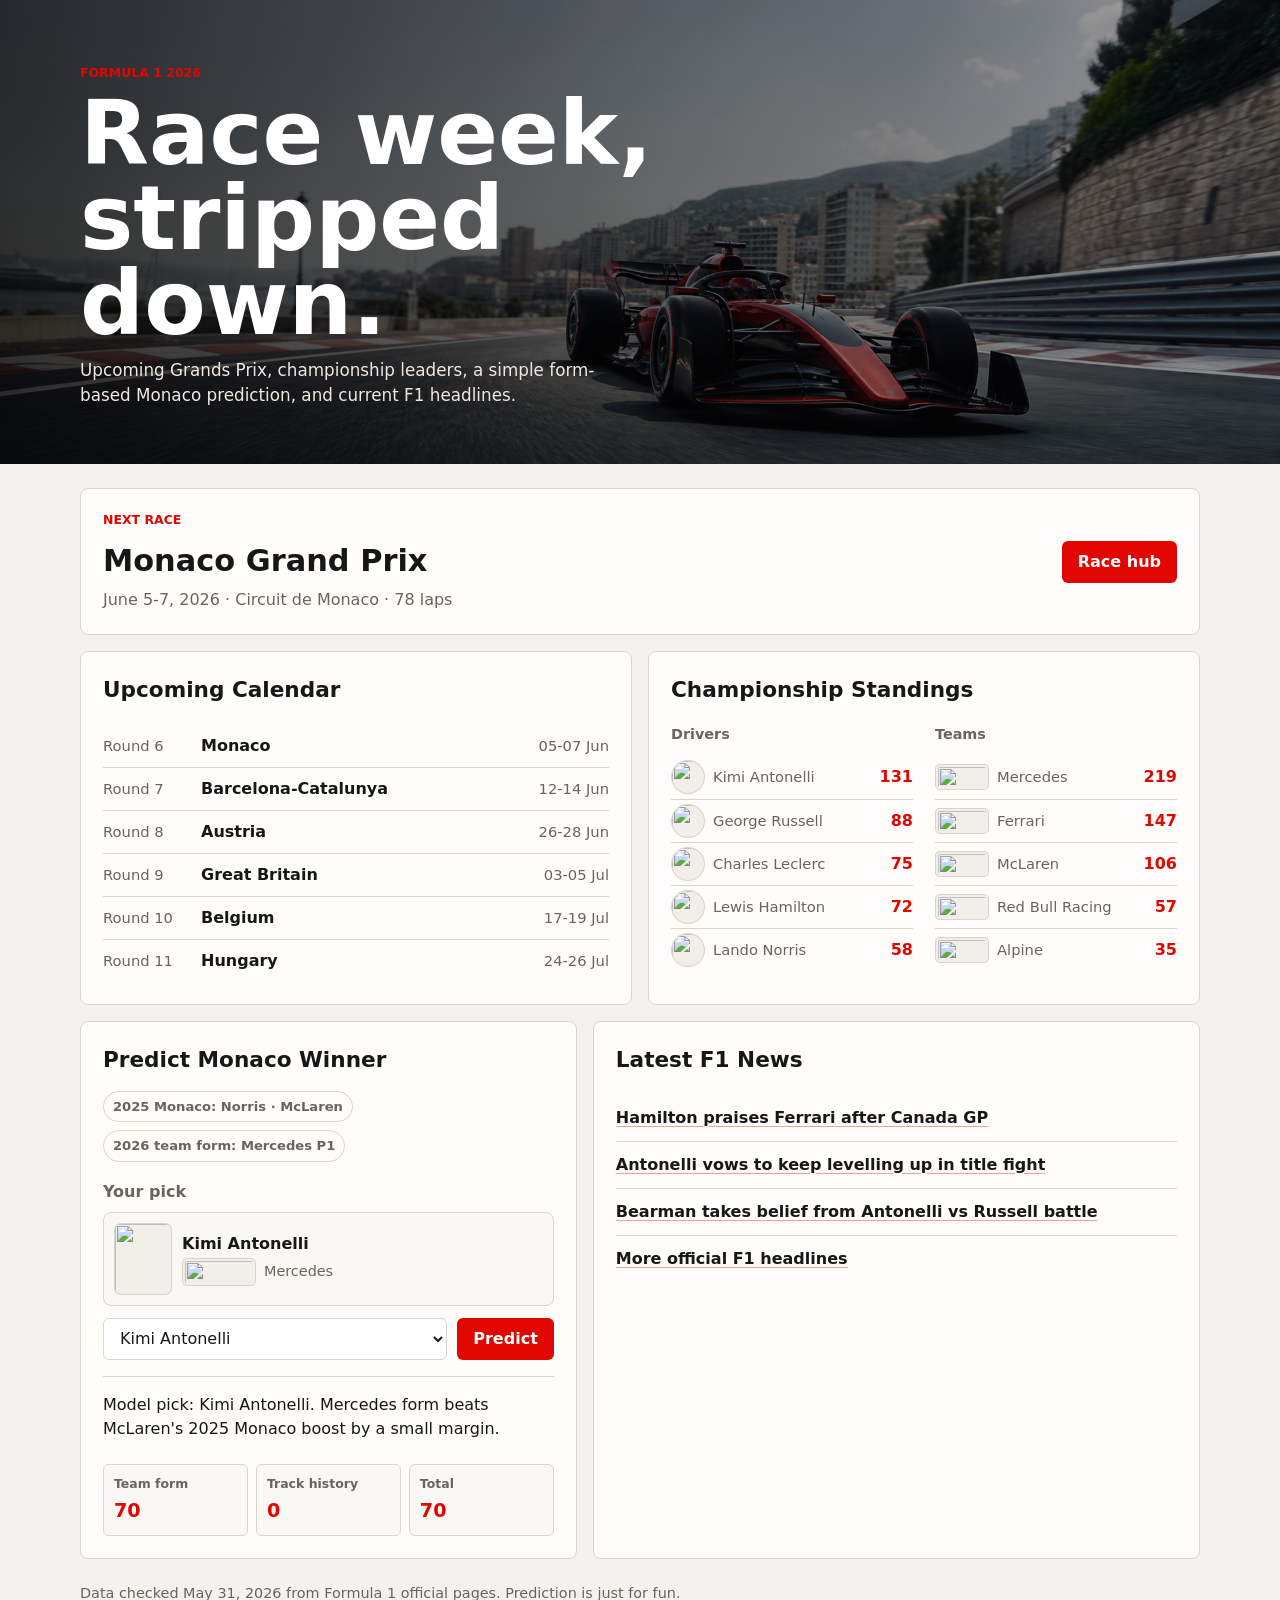
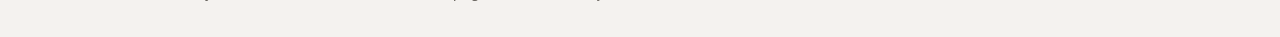
==== projects/F1/index.html @ c8e013ac "Move F1 project to Pages path" ====
<!doctype html>
<html lang="en">
  <head>
    <meta charset="utf-8">
    <meta name="viewport" content="width=device-width, initial-scale=1">
    <title>F1 2026 Dashboard</title>
    <link rel="stylesheet" href="styles.css">
  </head>
  <body>
    <header class="hero">
      <img src="assets/f1-hero.png" alt="Open-wheel race car on a circuit">
      <div class="hero__copy">
        <p class="eyebrow">Formula 1 2026</p>
        <h1>Race week, stripped down.</h1>
        <p>Upcoming Grands Prix, championship leaders, a simple form-based Monaco prediction, and current F1 headlines.</p>
      </div>
    </header>

    <main>
      <section class="panel next-race" aria-labelledby="next-race-title">
        <div>
          <p class="eyebrow">Next race</p>
          <h2 id="next-race-title">Monaco Grand Prix</h2>
          <p>June 5-7, 2026 · Circuit de Monaco · 78 laps</p>
        </div>
        <a class="button" href="https://www.formula1.com/en/racing/2026/monaco" target="_blank" rel="noreferrer">Race hub</a>
      </section>

      <section class="grid">
        <article class="panel" aria-labelledby="calendar-title">
          <h2 id="calendar-title">Upcoming Calendar</h2>
          <ol class="race-list">
            <li><span>Round 6</span><strong>Monaco</strong><time>05-07 Jun</time></li>
            <li><span>Round 7</span><strong>Barcelona-Catalunya</strong><time>12-14 Jun</time></li>
            <li><span>Round 8</span><strong>Austria</strong><time>26-28 Jun</time></li>
            <li><span>Round 9</span><strong>Great Britain</strong><time>03-05 Jul</time></li>
            <li><span>Round 10</span><strong>Belgium</strong><time>17-19 Jul</time></li>
            <li><span>Round 11</span><strong>Hungary</strong><time>24-26 Jul</time></li>
          </ol>
        </article>

        <article class="panel" aria-labelledby="standings-title">
          <h2 id="standings-title">Championship Standings</h2>
          <div class="standings">
            <div>
              <h3>Drivers</h3>
              <ol>
                <li><span><img class="driver-photo" src="https://media.formula1.com/image/upload/c_fill%2Cw_720/q_auto/v1740000001/common/f1/2026/mercedes/andant01/2026mercedesandant01right.webp" alt="">Kimi Antonelli</span><strong>131</strong></li>
                <li><span><img class="driver-photo" src="https://media.formula1.com/image/upload/c_fill%2Cw_720/q_auto/v1740000001/common/f1/2026/mercedes/georus01/2026mercedesgeorus01right.webp" alt="">George Russell</span><strong>88</strong></li>
                <li><span><img class="driver-photo" src="https://media.formula1.com/image/upload/c_fill%2Cw_720/q_auto/v1740000001/common/f1/2026/ferrari/chalec01/2026ferrarichalec01right.webp" alt="">Charles Leclerc</span><strong>75</strong></li>
                <li><span><img class="driver-photo" src="https://media.formula1.com/image/upload/c_fill%2Cw_720/q_auto/v1740000001/common/f1/2026/ferrari/lewham01/2026ferrarilewham01right.webp" alt="">Lewis Hamilton</span><strong>72</strong></li>
                <li><span><img class="driver-photo" src="https://media.formula1.com/image/upload/c_fill%2Cw_720/q_auto/v1740000001/common/f1/2026/mclaren/lannor01/2026mclarenlannor01right.webp" alt="">Lando Norris</span><strong>58</strong></li>
              </ol>
            </div>
            <div>
              <h3>Teams</h3>
              <ol>
                <li><span><img class="team-photo" src="https://media.formula1.com/image/upload/c_lfill%2Cw_3392/q_auto/v1740000001/common/f1/2026/mercedes/2026mercedescarright.webp" alt="">Mercedes</span><strong>219</strong></li>
                <li><span><img class="team-photo" src="https://media.formula1.com/image/upload/c_lfill%2Cw_3392/q_auto/v1740000001/common/f1/2026/ferrari/2026ferraricarright.webp" alt="">Ferrari</span><strong>147</strong></li>
                <li><span><img class="team-photo" src="https://media.formula1.com/image/upload/c_lfill%2Cw_3392/q_auto/v1740000001/common/f1/2026/mclaren/2026mclarencarright.webp" alt="">McLaren</span><strong>106</strong></li>
                <li><span><img class="team-photo" src="https://media.formula1.com/image/upload/c_lfill%2Cw_3392/q_auto/v1740000001/common/f1/2026/redbullracing/2026redbullracingcarright.webp" alt="">Red Bull Racing</span><strong>57</strong></li>
                <li><span><img class="team-photo" src="https://media.formula1.com/image/upload/c_lfill%2Cw_3392/q_auto/v1740000001/common/f1/2026/alpine/2026alpinecarright.webp" alt="">Alpine</span><strong>35</strong></li>
              </ol>
            </div>
          </div>
        </article>
      </section>

      <section class="grid grid--wide">
        <article class="panel predictor" aria-labelledby="predict-title">
          <h2 id="predict-title">Predict Monaco Winner</h2>
          <div class="model-notes" aria-label="Prediction model inputs">
            <span>2025 Monaco: Norris · McLaren</span>
            <span>2026 team form: Mercedes P1</span>
          </div>
          <label for="driver">Your pick</label>
          <div id="driverPreview" class="driver-preview" aria-live="polite">
            <img class="preview-driver-photo" src="https://media.formula1.com/image/upload/c_fill%2Cw_720/q_auto/v1740000001/common/f1/2026/mercedes/andant01/2026mercedesandant01right.webp" alt="">
            <div>
              <strong>Kimi Antonelli</strong>
              <span><img class="preview-team-photo" src="https://media.formula1.com/image/upload/c_lfill%2Cw_3392/q_auto/v1740000001/common/f1/2026/mercedes/2026mercedescarright.webp" alt="">Mercedes</span>
            </div>
          </div>
          <div class="predictor__row">
            <select id="driver">
              <option value="Kimi Antonelli">Kimi Antonelli</option>
              <option value="George Russell">George Russell</option>
              <option value="Charles Leclerc">Charles Leclerc</option>
              <option value="Lewis Hamilton">Lewis Hamilton</option>
              <option value="Lando Norris">Lando Norris</option>
              <option value="Oscar Piastri">Oscar Piastri</option>
              <option value="Max Verstappen">Max Verstappen</option>
            </select>
            <button id="predictButton" type="button">Predict</button>
          </div>
          <p id="prediction" class="prediction" aria-live="polite">
            Model pick: Kimi Antonelli. Mercedes form beats McLaren's 2025 Monaco boost by a small margin.
          </p>
          <dl id="scoreBreakdown" class="score-breakdown">
            <div><dt>Team form</dt><dd>70</dd></div>
            <div><dt>Track history</dt><dd>0</dd></div>
            <div><dt>Total</dt><dd>70</dd></div>
          </dl>
        </article>

        <article class="panel" aria-labelledby="news-title">
          <h2 id="news-title">Latest F1 News</h2>
          <ul class="news-list">
            <li><a href="https://www.formula1.com/en/latest/article/hamilton-praises-ferrari-for-moving-mountains-behind-the-scenes-after-canada-breakthrough.56QKDEOpQT6Me2LsxHRsUF" target="_blank" rel="noreferrer">Hamilton praises Ferrari after Canada GP</a></li>
            <li><a href="https://www.formula1.com/en/latest/article/antonelli-vows-to-keep-levelling-up-as-he-shares-mindset-over-developing-title-fight-with-russell.5sFGYIv70MRth0rdk3Osdp" target="_blank" rel="noreferrer">Antonelli vows to keep levelling up in title fight</a></li>
            <li><a href="https://www.formula1.com/en/latest" target="_blank" rel="noreferrer">Bearman takes belief from Antonelli vs Russell battle</a></li>
            <li><a href="https://www.formula1.com/en/latest" target="_blank" rel="noreferrer">More official F1 headlines</a></li>
          </ul>
        </article>
      </section>
    </main>

    <footer>
      Data checked May 31, 2026 from Formula 1 official pages. Prediction is just for fun.
    </footer>

    <script src="script.js"></script>
  </body>
</html>
---- projects/F1/styles.css ----
:root {
  color-scheme: light;
  --bg: #f4f2ef;
  --ink: #171717;
  --muted: #68645e;
  --line: #d9d4cd;
  --panel: #fffdfa;
  --red: #e10600;
  --dark: #101010;
}

* {
  box-sizing: border-box;
}

body {
  margin: 0;
  background: var(--bg);
  color: var(--ink);
  font-family: Inter, ui-sans-serif, system-ui, -apple-system, BlinkMacSystemFont, "Segoe UI", sans-serif;
  line-height: 1.5;
}

.hero {
  min-height: 420px;
  position: relative;
  display: grid;
  align-items: end;
  overflow: hidden;
  background: var(--dark);
}

.hero img {
  position: absolute;
  inset: 0;
  width: 100%;
  height: 100%;
  object-fit: cover;
  opacity: 0.78;
}

.hero::after {
  content: "";
  position: absolute;
  inset: 0;
  background: linear-gradient(90deg, rgba(0, 0, 0, 0.74), rgba(0, 0, 0, 0.18));
}

.hero__copy {
  position: relative;
  z-index: 1;
  width: min(1120px, calc(100% - 32px));
  margin: 0 auto;
  padding: 64px 0 56px;
  color: white;
}

.eyebrow {
  margin: 0 0 8px;
  color: var(--red);
  font-size: 0.78rem;
  font-weight: 800;
  letter-spacing: 0;
  text-transform: uppercase;
}

h1,
h2,
h3,
p {
  margin-top: 0;
}

h1 {
  max-width: 660px;
  margin-bottom: 12px;
  font-size: clamp(2.3rem, 7vw, 5.8rem);
  line-height: 0.95;
  letter-spacing: 0;
}

h2 {
  margin-bottom: 18px;
  font-size: 1.35rem;
}

h3 {
  margin-bottom: 10px;
  font-size: 0.9rem;
  color: var(--muted);
}

.hero p:last-child {
  max-width: 520px;
  margin-bottom: 0;
  color: #eee8df;
  font-size: 1.05rem;
}

main {
  width: min(1120px, calc(100% - 32px));
  margin: 24px auto 0;
}

.grid {
  display: grid;
  grid-template-columns: minmax(0, 1fr) minmax(0, 1fr);
  gap: 16px;
  margin-top: 16px;
}

.grid--wide {
  grid-template-columns: minmax(0, 0.9fr) minmax(0, 1.1fr);
}

.panel {
  background: var(--panel);
  border: 1px solid var(--line);
  border-radius: 8px;
  padding: 22px;
}

.next-race {
  display: flex;
  align-items: center;
  justify-content: space-between;
  gap: 18px;
}

.next-race h2 {
  margin-bottom: 4px;
  font-size: 1.9rem;
}

.next-race p:last-child {
  margin-bottom: 0;
  color: var(--muted);
}

.button,
button {
  min-height: 42px;
  border: 0;
  border-radius: 6px;
  background: var(--red);
  color: white;
  padding: 0 16px;
  font: inherit;
  font-weight: 800;
  text-decoration: none;
  display: inline-flex;
  align-items: center;
  justify-content: center;
  cursor: pointer;
  white-space: nowrap;
}

.race-list,
.standings ol,
.news-list {
  margin: 0;
  padding: 0;
  list-style: none;
}

.race-list li,
.standings li {
  display: grid;
  grid-template-columns: 86px minmax(0, 1fr) auto;
  gap: 12px;
  align-items: center;
  min-height: 43px;
  border-top: 1px solid var(--line);
}

.race-list li:first-child,
.standings li:first-child {
  border-top: 0;
}

.race-list span,
.race-list time,
.standings span {
  color: var(--muted);
  font-size: 0.92rem;
}

.race-list strong,
.standings span {
  overflow-wrap: anywhere;
}

.standings {
  display: grid;
  grid-template-columns: 1fr 1fr;
  gap: 22px;
}

.standings li {
  grid-template-columns: minmax(0, 1fr) auto;
}

.standings span,
.driver-preview span {
  display: inline-flex;
  align-items: center;
  gap: 8px;
}

.standings strong {
  color: var(--red);
}

.driver-photo,
.team-photo,
.preview-driver-photo,
.preview-team-photo {
  flex: 0 0 auto;
  border: 1px solid rgba(23, 23, 23, 0.12);
  background: #f2eee8;
  display: block;
}

.driver-photo {
  width: 34px;
  height: 34px;
  border-radius: 50%;
  object-fit: cover;
  object-position: 50% 9%;
}

.team-photo {
  width: 54px;
  height: 26px;
  border-radius: 5px;
  object-fit: contain;
  padding: 2px;
}

label {
  display: block;
  margin-bottom: 8px;
  color: var(--muted);
  font-weight: 700;
}

.model-notes {
  display: flex;
  flex-wrap: wrap;
  gap: 8px;
  margin: -4px 0 18px;
}

.model-notes span {
  border: 1px solid var(--line);
  border-radius: 999px;
  color: var(--muted);
  padding: 5px 9px;
  font-size: 0.82rem;
  font-weight: 750;
}

.driver-preview {
  display: grid;
  grid-template-columns: auto minmax(0, 1fr);
  gap: 10px;
  align-items: center;
  min-height: 92px;
  margin-bottom: 12px;
  border: 1px solid var(--line);
  border-radius: 8px;
  background: #faf8f5;
  padding: 10px;
}

.preview-driver-photo {
  width: 58px;
  height: 72px;
  border-radius: 7px;
  object-fit: cover;
  object-position: 50% 8%;
}

.driver-preview strong,
.driver-preview span {
  display: flex;
}

.driver-preview span {
  margin-top: 2px;
  color: var(--muted);
  font-size: 0.9rem;
}

.preview-team-photo {
  width: 74px;
  height: 28px;
  border-radius: 5px;
  object-fit: contain;
  padding: 2px;
}

.predictor__row {
  display: grid;
  grid-template-columns: minmax(0, 1fr) auto;
  gap: 10px;
}

select {
  width: 100%;
  min-height: 42px;
  border: 1px solid var(--line);
  border-radius: 6px;
  background: white;
  color: var(--ink);
  padding: 0 12px;
  font: inherit;
}

.prediction {
  min-height: 76px;
  margin: 16px 0 0;
  padding-top: 16px;
  border-top: 1px solid var(--line);
  color: var(--ink);
}

.score-breakdown {
  display: grid;
  grid-template-columns: repeat(3, minmax(0, 1fr));
  gap: 8px;
  margin: 12px 0 0;
}

.score-breakdown div {
  border: 1px solid var(--line);
  border-radius: 6px;
  padding: 10px;
  background: #faf8f5;
}

.score-breakdown dt {
  color: var(--muted);
  font-size: 0.78rem;
  font-weight: 750;
}

.score-breakdown dd {
  margin: 3px 0 0;
  color: var(--red);
  font-size: 1.2rem;
  font-weight: 850;
}

.news-list li {
  border-top: 1px solid var(--line);
}

.news-list li:first-child {
  border-top: 0;
}

.news-list a {
  display: block;
  padding: 11px 0;
  color: var(--ink);
  font-weight: 750;
  text-decoration-color: rgba(225, 6, 0, 0.38);
  text-underline-offset: 3px;
}

footer {
  width: min(1120px, calc(100% - 32px));
  margin: 24px auto 32px;
  color: var(--muted);
  font-size: 0.9rem;
}

@media (max-width: 760px) {
  .hero {
    min-height: 360px;
  }

  .hero__copy {
    padding: 48px 0 34px;
  }

  .grid,
  .grid--wide,
  .standings {
    grid-template-columns: 1fr;
  }

  .next-race,
  .predictor__row {
    align-items: stretch;
    flex-direction: column;
    grid-template-columns: 1fr;
  }

  .button,
  button {
    width: 100%;
  }

  .score-breakdown {
    grid-template-columns: 1fr;
  }

  .race-list li {
    grid-template-columns: 76px minmax(0, 1fr);
  }

  .race-list time {
    grid-column: 2;
    margin-top: -10px;
  }
}
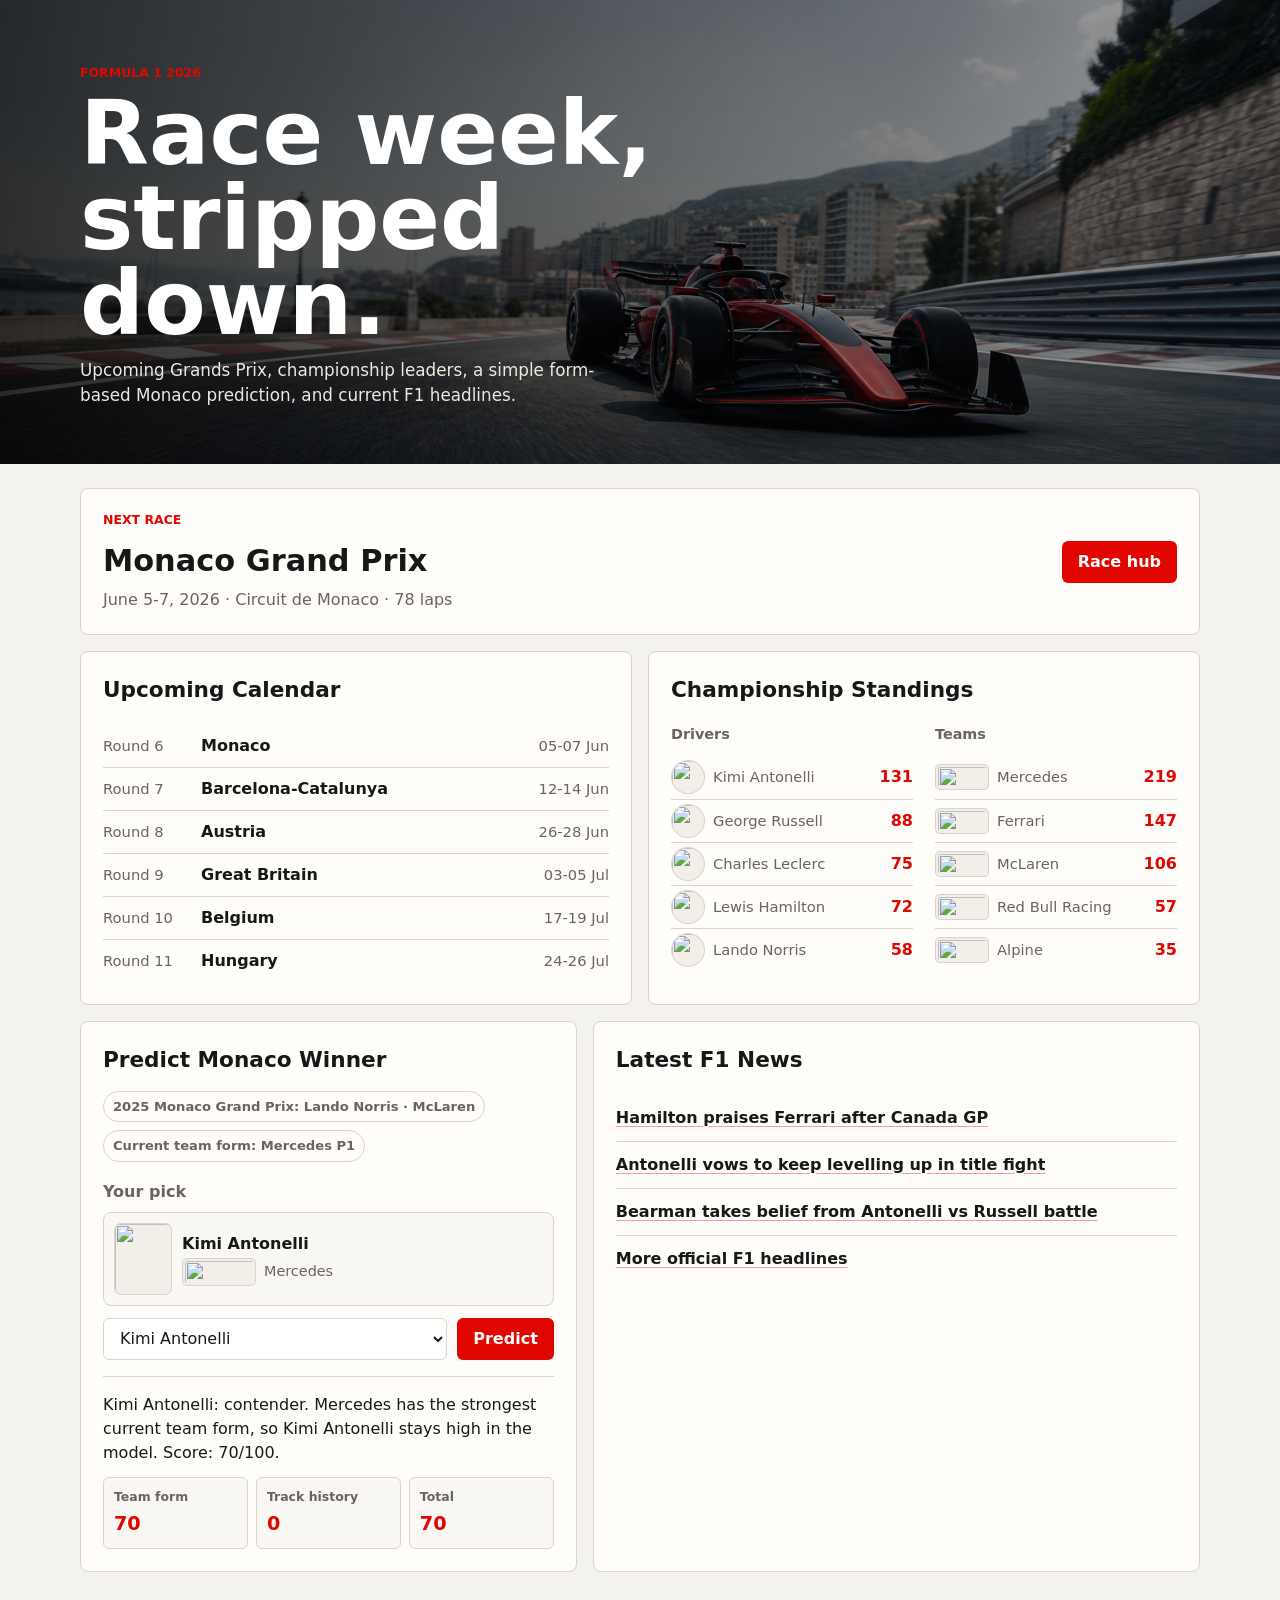
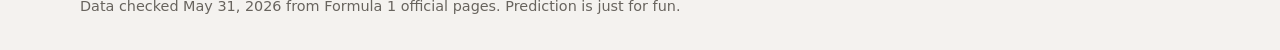
==== commit 42fab640: "Add automated F1 prediction refresh" ====
--- a/projects/F1/index.html
+++ b/projects/F1/index.html
@@ -70,8 +70,8 @@
         <article class="panel predictor" aria-labelledby="predict-title">
           <h2 id="predict-title">Predict Monaco Winner</h2>
           <div class="model-notes" aria-label="Prediction model inputs">
-            <span>2025 Monaco: Norris · McLaren</span>
-            <span>2026 team form: Mercedes P1</span>
+            <span id="trackHistoryNote">2025 Monaco: Norris · McLaren</span>
+            <span id="teamFormNote">2026 team form: Mercedes P1</span>
           </div>
           <label for="driver">Your pick</label>
           <div id="driverPreview" class="driver-preview" aria-live="polite">
